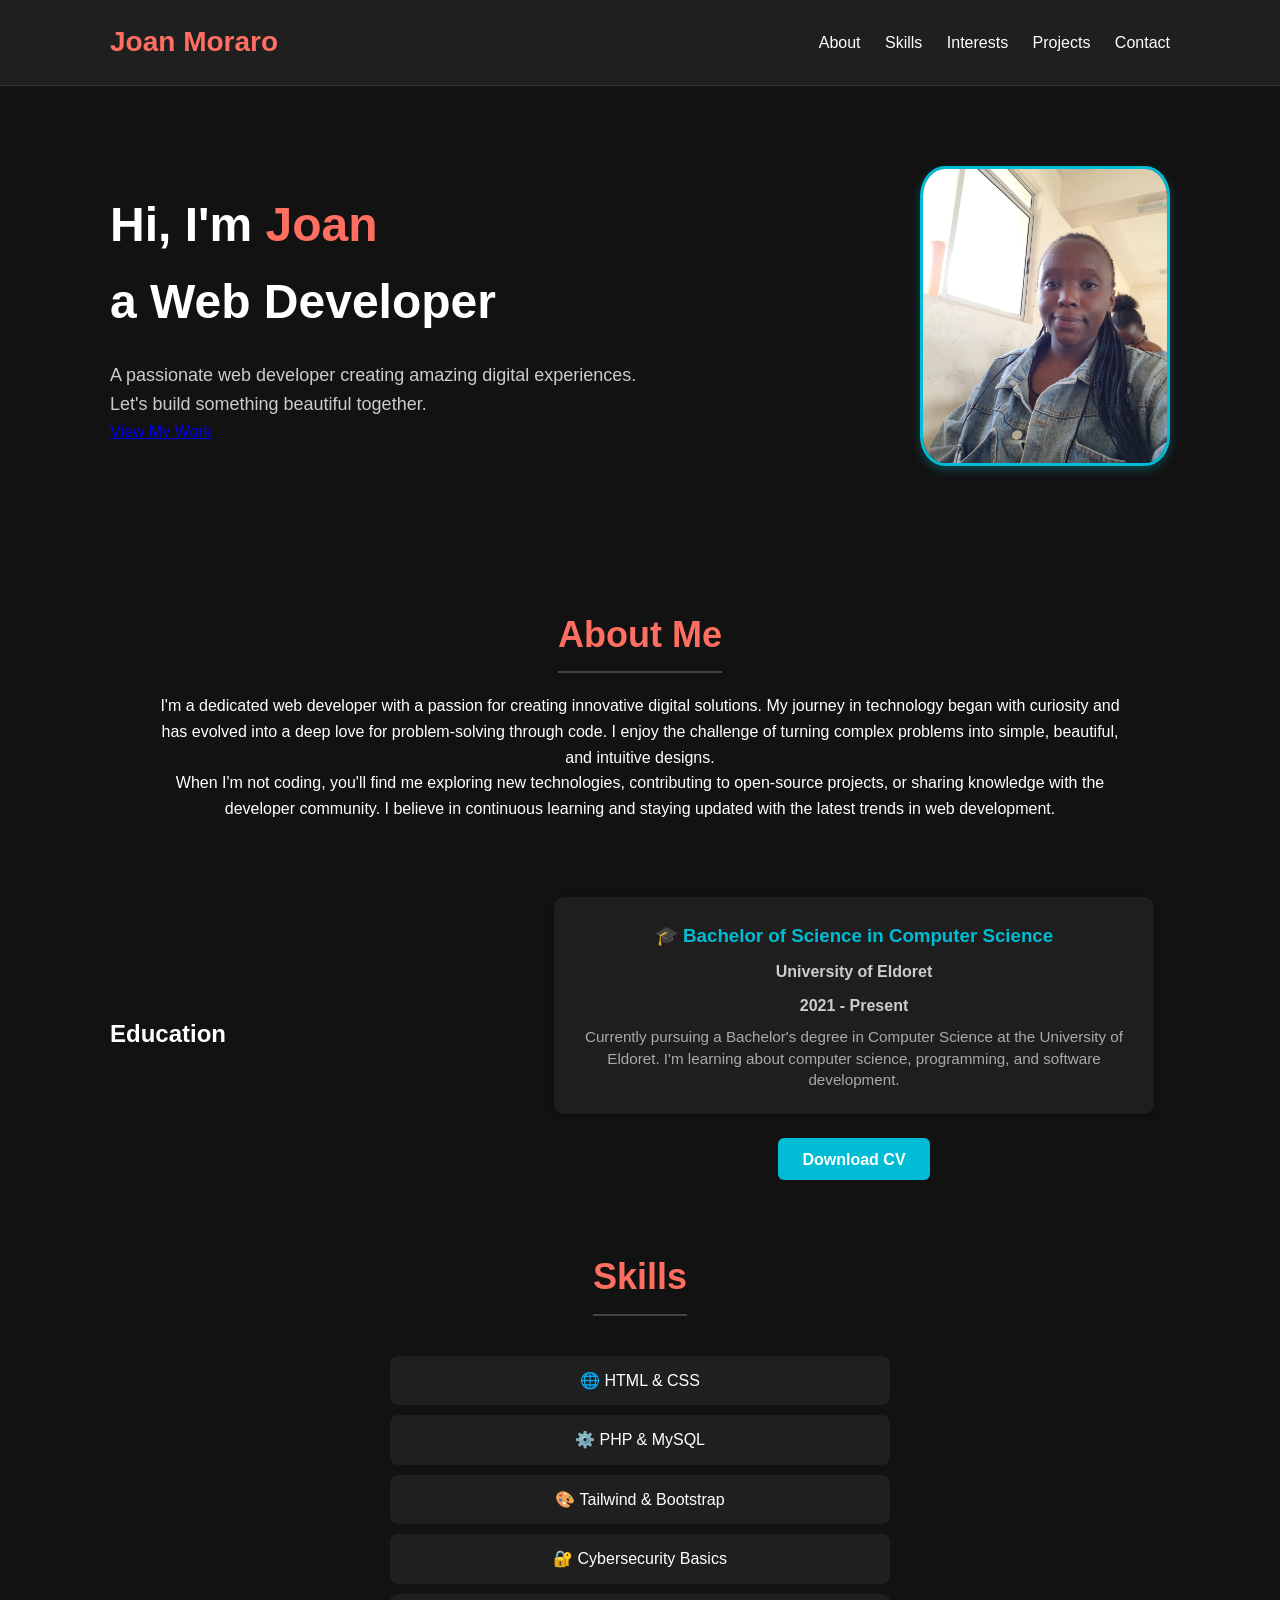
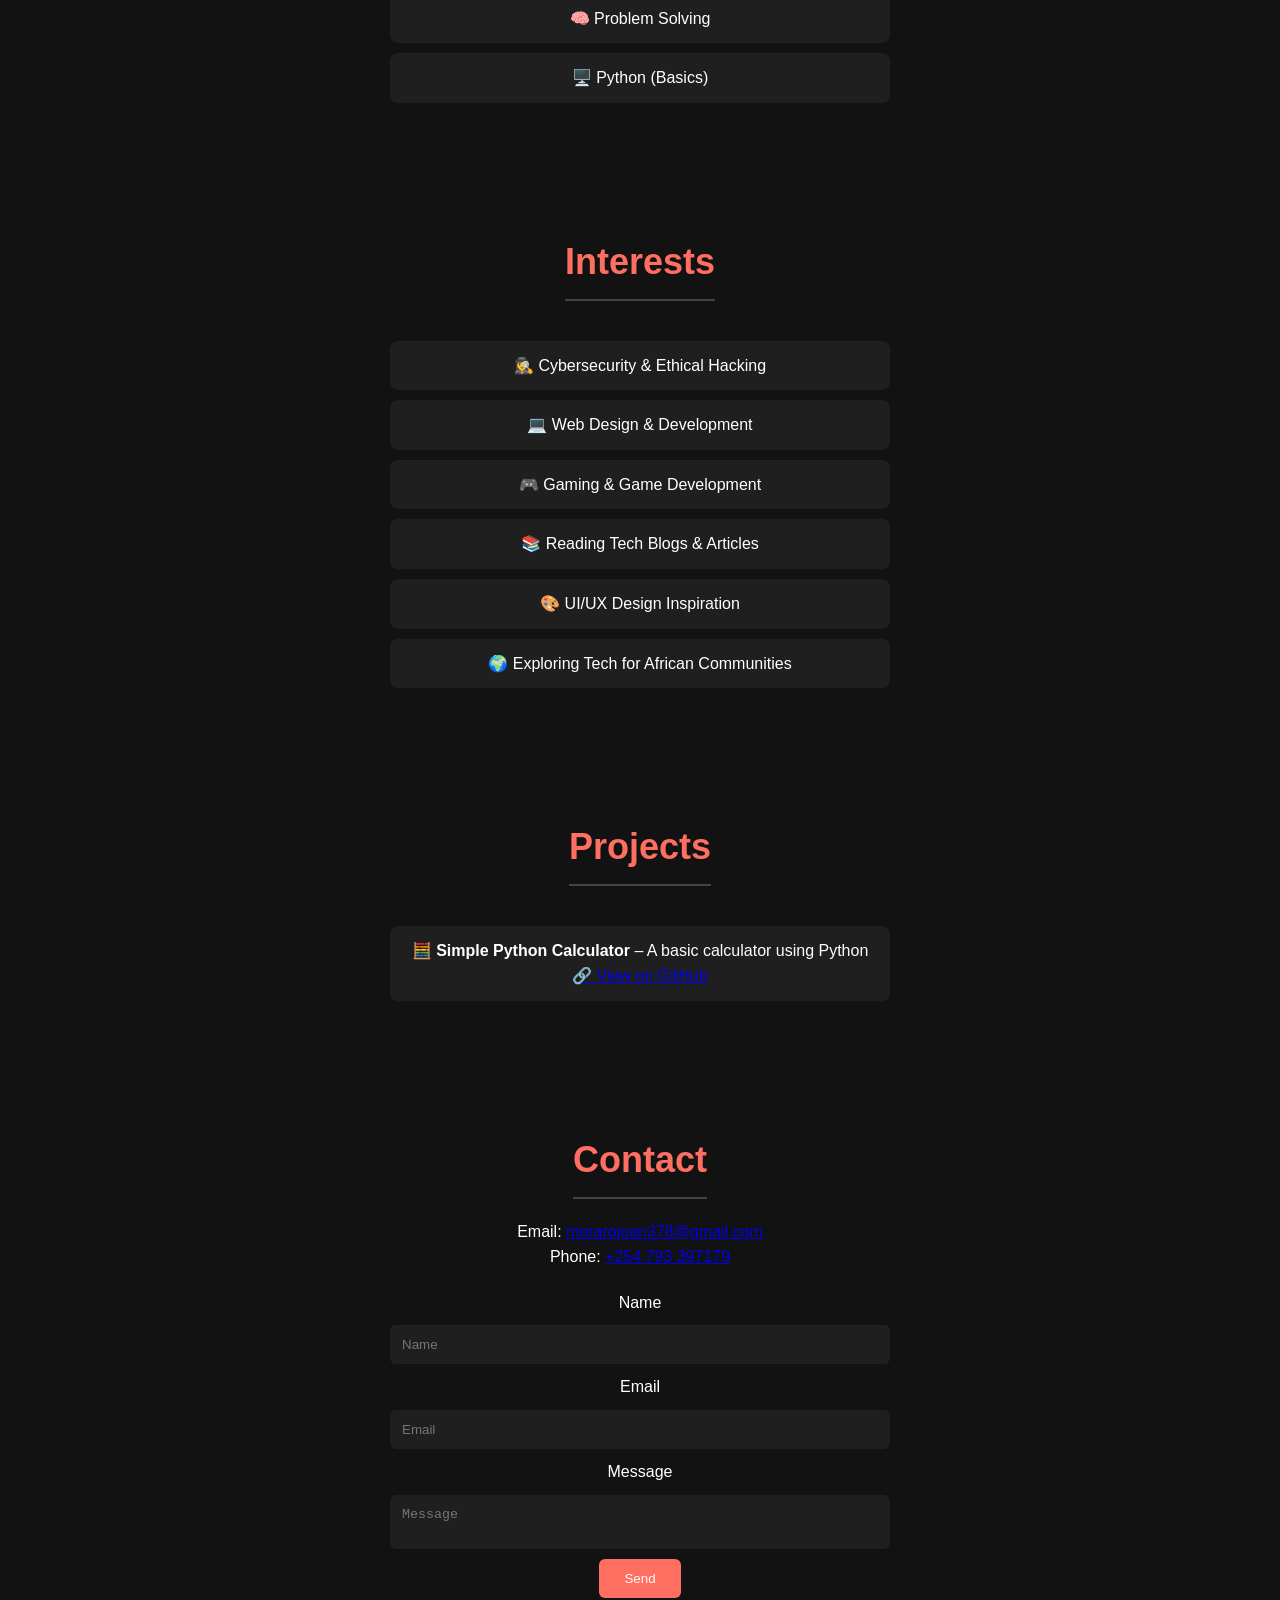
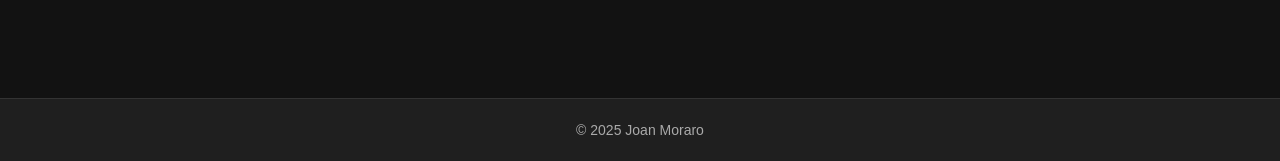
==== index.html @ 813dac00 "Inital commit" ====
<!DOCTYPE html>
<html lang="en">
<head>
  <meta charset="UTF-8" />
  <meta name="viewport" content="width=device-width, initial-scale=1.0"/>
  <title>Joan Moraro | Portfolio</title>
  <link rel="stylesheet" href="style.css" />
</head>
<body>
  <header>
    <div class="container">
      <h1>Joan Moraro</h1>
      <nav>
        <a href="#about">About</a>
        <a href="#skills">Skills</a>
        <a href="#interests">Interests</a>
        <a href="#projects">Projects</a>
        <a href="#contact">Contact</a>
      </nav>
    </div>
  </header>

  <!-- Hero Section -->
  <section class="hero">
    <div class="hero-text">
      <h1>Hi, I'm <span>Joan</span><br />a Web Developer</h1>
      <p>A passionate web developer creating amazing digital experiences. Let's build something beautiful together.</p>
      <a href="#" class="cta-btn">View My Work</a>
    </div>
    <div class="hero-img">
      <img src="images/Joan.jpeg" alt="Joan Moraro" />
    </div>
  </section>

  <!-- About Section -->
  <section id="about" class="section">
    <h2>About Me</h2>
    <p>I'm a dedicated web developer with a passion for creating innovative digital solutions.
      My journey in technology began with curiosity and has evolved into a deep love for problem-solving through code. 
      I enjoy the challenge of turning complex problems into simple, beautiful, and intuitive designs.</p>

    <p>When I'm not coding, you'll find me exploring new technologies, contributing to open-source projects, or sharing knowledge with the developer community. 
      I believe in continuous learning and staying updated with the latest trends in web development.</p>
  </section>

<!--Education Section-->
<section class="education" id="education">
  <div class="container">
    <h2 class="section-title">Education</h2>
    <div class="education-content">
      <div class="education-item">
        <h3>🎓 Bachelor of Science in Computer Science</h3>
        <p class="university">University of Eldoret</p>
        <p class="year">2021 - Present</p>
        <p class="description">
          Currently pursuing a Bachelor's degree in Computer Science at the University of Eldoret.
          I'm learning about computer science, programming, and software development.
        </p>
      </div>
      <div class="cv-download">
        <a href="Documents/Joan_Moraro_CV.docx" class="download-btn" download>
          <span></span>
          Download CV
        </a>
      </div>
    </div>
  </div>
</section>

    


  <!-- Skills Section -->
  <section id="skills" class="section">
    <h2>Skills</h2>
    <ul class="skills-list">
      <li>🌐 HTML & CSS</li>
      <li>⚙️ PHP & MySQL</li>
      <li>🎨 Tailwind & Bootstrap</li>
      <li>🔐 Cybersecurity Basics</li>
      <li>🧠 Problem Solving</li>
      <li>🖥️ Python (Basics)</li>
    </ul>
  </section>

  <!-- Interests Section -->
  <section id="interests" class="section">
    <h2>Interests</h2>
    <ul class="interests-list">
      <li>🕵️‍♀️ Cybersecurity & Ethical Hacking</li>
      <li>💻 Web Design & Development</li>
      <li>🎮 Gaming & Game Development</li>
      <li>📚 Reading Tech Blogs & Articles</li>
      <li>🎨 UI/UX Design Inspiration</li>
      <li>🌍 Exploring Tech for African Communities</li>
    </ul>
  </section>

  <!-- Projects Section -->
  <section id="projects" class="section">
    <h2 class="section-title">Projects</h2>
    <ul>
      <li>
        🧮 <strong>Simple Python Calculator</strong> – A basic calculator using Python<br>
        <a href="https://github.com/JoanMoraro/Assignment2" target="_blank">🔗 View on GitHub</a>
      </li>
    </ul>
  </section>
  

  <!-- Contact Section -->
  <section id="contact" class="section">
    <h2>Contact</h2>
    <p>Email: <a href="mailto:morarojoan378@gmail.com">morarojoan378@gmail.com</a></p>
    <p>Phone: <a href="tel:+254793397179">+254 793 397179</a></p>
    <form class="contact-form">
      <label for="name">Name</label>
      <input type="text" id="name" placeholder="Name" required>

      <label for="email">Email</label>
      <input type="email" id="email" placeholder="Email" required>

      <label for="message">Message</label>
      <textarea id="message" placeholder="Message" required></textarea>

      <button type="submit">Send</button>
    </form>
  </section>

  <!-- Footer -->
  <footer>
    <p>© 2025 Joan Moraro</p>
  </footer>
</body>
</html>
---- style.css ----
/* Reset and Base Styles */
* {
  margin: 0;
  padding: 0;
  box-sizing: border-box;
}

body {
  font-family: 'Segoe UI', Tahoma, Geneva, Verdana, sans-serif;
  background-color: #121212;
  color: #fff;
  line-height: 1.6;
}

/* Header */
header {
  background-color: #1f1f1f;
  padding: 20px 0;
  border-bottom: 1px solid #333;
}

.container {
  display: flex;
  justify-content: space-between;
  align-items: center;
  max-width: 1100px;
  margin: auto;
  padding: 0 20px;
}

header h1 {
  font-size: 28px;
  color: #ff6f61;
}

nav a {
  color: #fff;
  text-decoration: none;
  margin-left: 20px;
  font-weight: 500;
  transition: color 0.3s;
}

nav a:hover {
  color: #ff6f61;
}

/* Hero Section */
.hero {
  display: flex;
  justify-content: space-between;
  align-items: center;
  padding: 80px 20px;
  max-width: 1100px;
  margin: auto;
}

.hero-text {
  max-width: 50%;
}

.hero-text h1 {
  font-size: 48px;
  color: #fff;
  margin-bottom: 20px;
}

.hero-text span {
  color: #ff6f61;
}

.hero-text p {
  font-size: 18px;
  color: #ccc;
}

.hero-img img {
  width: 250px;
  height: 300px;
  border-radius: 10%;
  object-fit: cover;
  border: 3px solid #00bcd4;
  box-shadow: 0 4px 10px rgba(0, 188, 212, 0.3);
  display: block;
  margin: 0 auto;
}

/* Scroll Down Icon */
.scroll-down {
  text-align: center;
  margin-top: 30px;
}

.scroll-down a {
  font-size: 32px;
  color: #ff6f61;
  text-decoration: none;
  animation: bounce 2s infinite;
}

@keyframes bounce {
  0%, 100% {
    transform: translateY(0);
  }
  50% {
    transform: translateY(10px);
  }
}

/* Sections */
.section {
  padding: 60px 20px;
  max-width: 1000px;
  margin: auto;
  text-align: center;
}

.section h2 {
  font-size: 36px;
  color: #ff6f61;
  margin-bottom: 20px;
  border-bottom: 2px solid #444;
  display: inline-block;
  padding-bottom: 8px;
}

.skills-list,
.interests-list,
.section ul {
  list-style: none;
  margin-top: 20px;
  padding: 0;
}

.skills-list li,
.interests-list li,
.section ul li {
  background-color: #1f1f1f;
  margin: 10px auto;
  padding: 12px 20px;
  border-radius: 8px;
  max-width: 500px;
  transition: background-color 0.3s;
}

.skills-list li:hover,
.interests-list li:hover {
  background-color: #2c2c2c;
}

/* Contact Section */
.contact-form {
  margin-top: 20px;
  display: flex;
  flex-direction: column;
  align-items: center;
}

.contact-form input,
.contact-form textarea {
  width: 100%;
  max-width: 500px;
  padding: 12px;
  margin: 10px 0;
  border: none;
  border-radius: 6px;
  background-color: #1f1f1f;
  color: #fff;
  resize: none;
}

.contact-form button {
  background-color: #ff6f61;
  color: #fff;
  border: none;
  padding: 12px 25px;
  border-radius: 6px;
  cursor: pointer;
  transition: background-color 0.3s;
}

.contact-form button:hover {
  background-color: #e0554b;
}

/* Footer */
footer {
  text-align: center;
  padding: 20px;
  background-color: #1f1f1f;
  margin-top: 40px;
  border-top: 1px solid #333;
  font-size: 14px;
  color: #aaa;
}

/* Education List Centering */
/* Education Section */
.education-content {
  display: flex;
  flex-direction: column;
  align-items: center;
  gap: 2rem;
  padding: 1rem;
  text-align: center;
}

.education-item {
  background: #1e1e1e;
  padding: 1.5rem;
  border-radius: 10px;
  max-width: 600px;
  box-shadow: 0 2px 5px rgba(0,0,0,0.3);
}

.education-item h3 {
  color: #00bcd4;
  margin-bottom: 0.5rem;
}

.education-item .university,
.education-item .year {
  font-weight: bold;
  color: #ccc;
  margin-bottom: 0.5rem;
}

.education-item .description {
  color: #aaa;
  font-size: 0.95rem;
  line-height: 1.4;
}

.cv-download {
  text-align: center;
}

.download-btn {
  background-color: #00bcd4;
  color: #fff;
  padding: 0.8rem 1.5rem;
  border-radius: 6px;
  font-weight: bold;
  text-decoration: none;
  transition: background 0.3s ease;
}

.download-btn:hover {
  background-color: #0097a7;
}
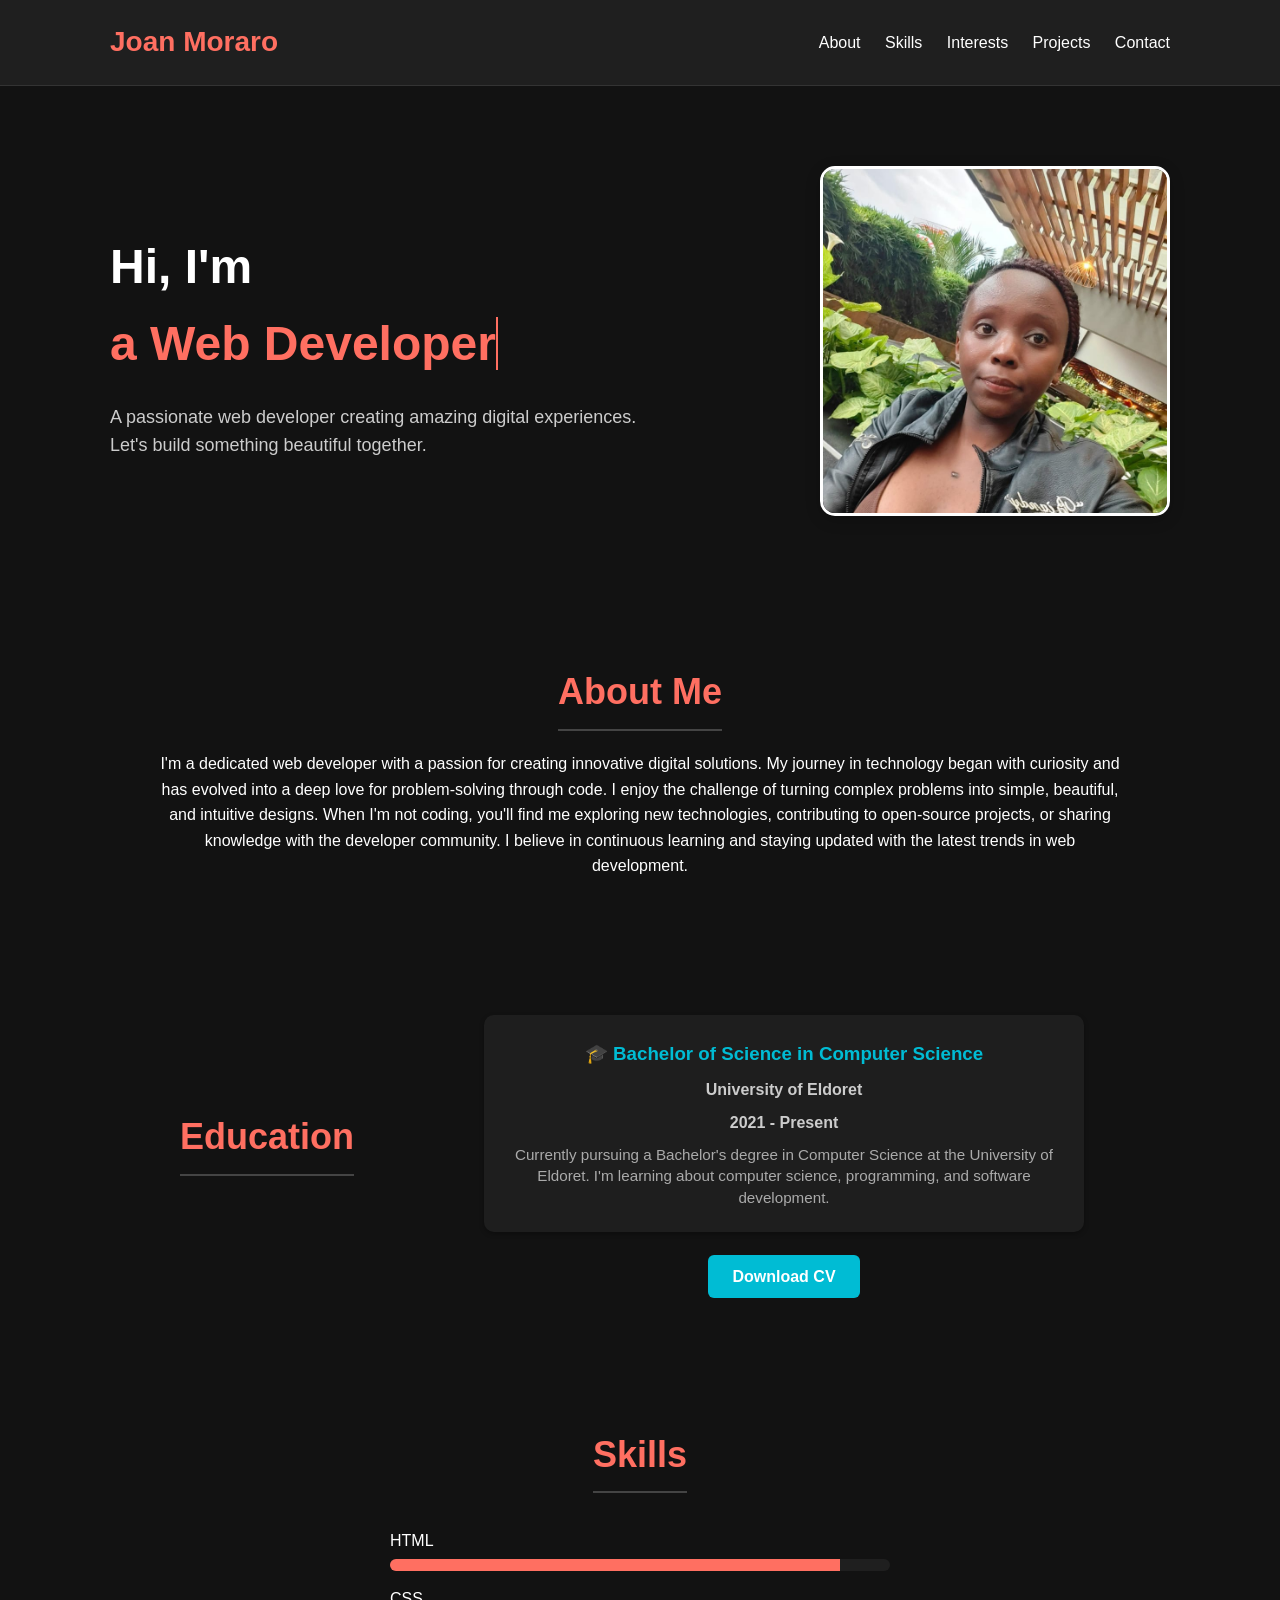
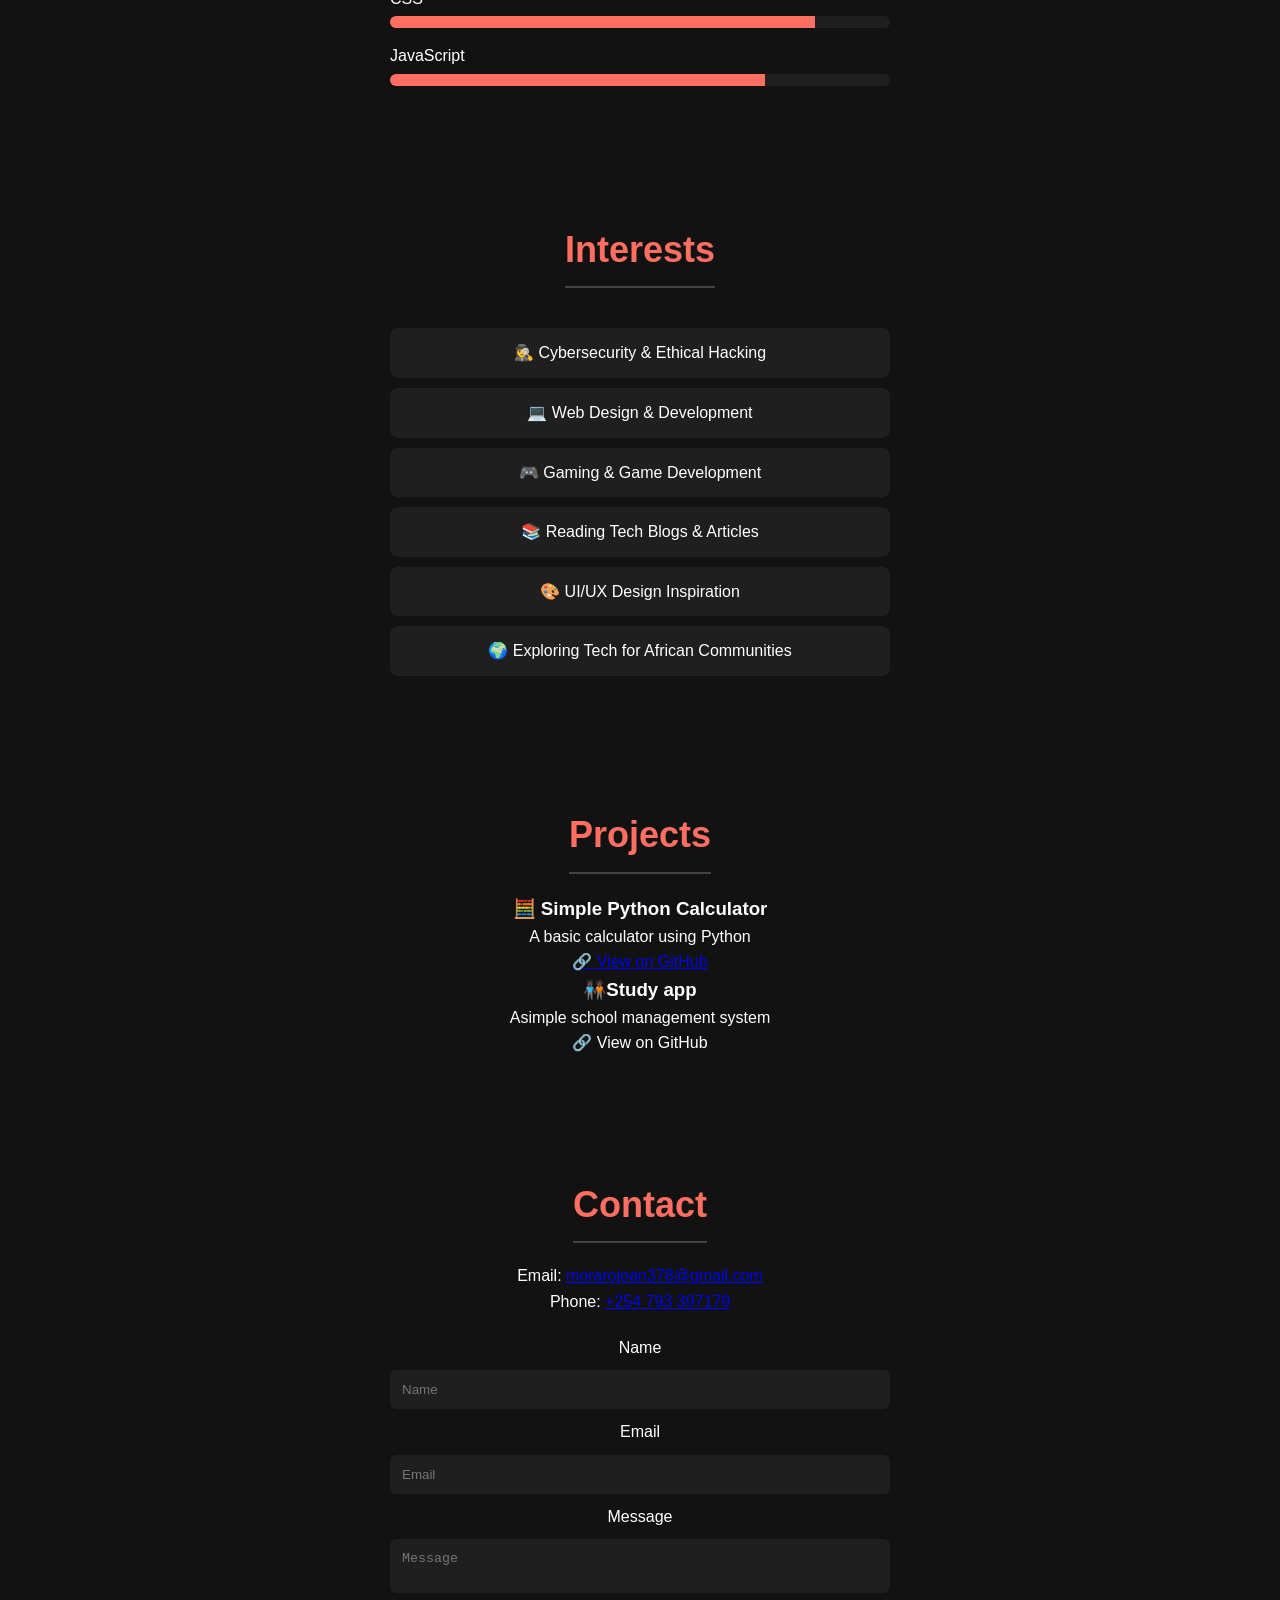
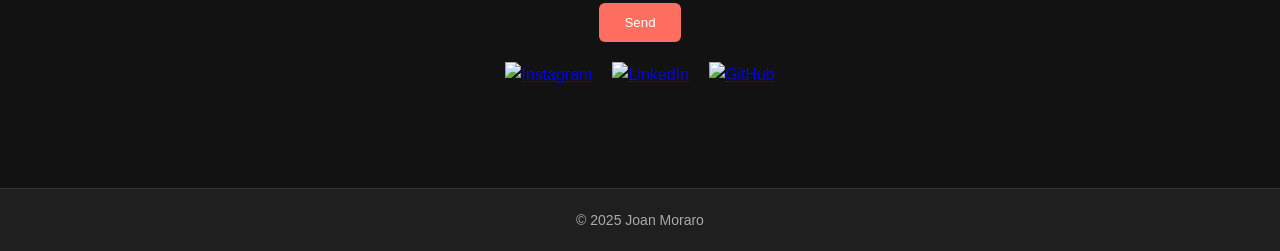
==== commit 87a93d14: "Added js" ====
--- a/index.html
+++ b/index.html
@@ -7,7 +7,7 @@
   <link rel="stylesheet" href="style.css" />
 </head>
 <body>
-  <header>
+  <header id="main-header" class="reveal">
     <div class="container">
       <h1>Joan Moraro</h1>
       <nav>
@@ -18,73 +18,75 @@
         <a href="#contact">Contact</a>
       </nav>
     </div>
+
   </header>
 
   <!-- Hero Section -->
-  <section class="hero">
+  <section class="hero reveal">
     <div class="hero-text">
-      <h1>Hi, I'm <span>Joan</span><br />a Web Developer</h1>
+      <h1>
+        Hi, I'm <span id="typing-text"></span>
+      </h1>
       <p>A passionate web developer creating amazing digital experiences. Let's build something beautiful together.</p>
-      <a href="#" class="cta-btn">View My Work</a>
     </div>
     <div class="hero-img">
-      <img src="images/Joan.jpeg" alt="Joan Moraro" />
+      <img src="images/Joanf.jpeg" alt="Profile Picture">
     </div>
   </section>
 
   <!-- About Section -->
-  <section id="about" class="section">
+  <section id="about" class="section fade-in reveal">
     <h2>About Me</h2>
     <p>I'm a dedicated web developer with a passion for creating innovative digital solutions.
-      My journey in technology began with curiosity and has evolved into a deep love for problem-solving through code. 
-      I enjoy the challenge of turning complex problems into simple, beautiful, and intuitive designs.</p>
+       My journey in technology began with curiosity and has evolved into a deep love for problem-solving through code. 
+       I enjoy the challenge of turning complex problems into simple, beautiful, and intuitive designs.
 
-    <p>When I'm not coding, you'll find me exploring new technologies, contributing to open-source projects, or sharing knowledge with the developer community. 
+      When I'm not coding, you'll find me exploring new technologies, contributing to open-source projects, or sharing knowledge with the developer community. 
       I believe in continuous learning and staying updated with the latest trends in web development.</p>
   </section>
 
-<!--Education Section-->
-<section class="education" id="education">
-  <div class="container">
-    <h2 class="section-title">Education</h2>
-    <div class="education-content">
-      <div class="education-item">
-        <h3>🎓 Bachelor of Science in Computer Science</h3>
-        <p class="university">University of Eldoret</p>
-        <p class="year">2021 - Present</p>
-        <p class="description">
-          Currently pursuing a Bachelor's degree in Computer Science at the University of Eldoret.
-          I'm learning about computer science, programming, and software development.
-        </p>
-      </div>
-      <div class="cv-download">
-        <a href="Documents/Joan_Moraro_CV.docx" class="download-btn" download>
-          <span></span>
-          Download CV
-        </a>
+  <!-- Education Section -->
+  <section class="education section fade-in reveal" id="education">
+    <div class="container">
+      <h2 class="section-title">Education</h2>
+      <div class="education-content">
+        <div class="education-item">
+          <h3>🎓 Bachelor of Science in Computer Science</h3>
+          <p class="university">University of Eldoret</p>
+          <p class="year">2021 - Present</p>
+          <p class="description">
+            Currently pursuing a Bachelor's degree in Computer Science at the University of Eldoret.
+             I'm learning about computer science, programming, and software development.
+
+
+          </p>
+        </div>
+        <div class="cv-download">
+          <a href="Documents/Joan_Moraro_CV.docx" class="download-btn" download>Download CV</a>
+        </div>
       </div>
     </div>
-  </div>
-</section>
-
-    
-
+  </section>
 
   <!-- Skills Section -->
-  <section id="skills" class="section">
+  <section id="skills" class="section reveal">
     <h2>Skills</h2>
-    <ul class="skills-list">
-      <li>🌐 HTML & CSS</li>
-      <li>⚙️ PHP & MySQL</li>
-      <li>🎨 Tailwind & Bootstrap</li>
-      <li>🔐 Cybersecurity Basics</li>
-      <li>🧠 Problem Solving</li>
-      <li>🖥️ Python (Basics)</li>
-    </ul>
+    <div class="skill-bar">
+      <span>HTML</span>
+      <div class="bar"><div class="fill" data-width="90%"></div></div>
+    </div>
+    <div class="skill-bar">
+      <span>CSS</span>
+      <div class="bar"><div class="fill" data-width="85%"></div></div>
+    </div>
+    <div class="skill-bar">
+      <span>JavaScript</span>
+      <div class="bar"><div class="fill" data-width="75%"></div></div>
+    </div>
   </section>
 
   <!-- Interests Section -->
-  <section id="interests" class="section">
+  <section id="interests" class="section fade-in reveal">
     <h2>Interests</h2>
     <ul class="interests-list">
       <li>🕵️‍♀️ Cybersecurity & Ethical Hacking</li>
@@ -97,19 +99,22 @@
   </section>
 
   <!-- Projects Section -->
-  <section id="projects" class="section">
+  <section id="projects" class="section fade-in reveal">
     <h2 class="section-title">Projects</h2>
-    <ul>
-      <li>
-        🧮 <strong>Simple Python Calculator</strong> – A basic calculator using Python<br>
-        <a href="https://github.com/JoanMoraro/Assignment2" target="_blank">🔗 View on GitHub</a>
-      </li>
-    </ul>
+    <div class="project-card">
+      <h3>🧮 Simple Python Calculator</h3>
+      <p>A basic calculator using Python</p>
+      <a href="https://github.com/JoanMoraro/Assignment2" target="_blank" class="project-link">🔗 View on GitHub</a>
+    </div>
+    <div class="project-card">
+      <h3>🧑🏿‍🤝‍🧑🏿Study app</h3>
+      <p>Asimple school management system</p>
+         <a href="https://github.com/JoanMoraro/study_app.git" target="blank" class="project-link"></a> 🔗 View on GitHub</a>
+    </div>
   </section>
-  
 
   <!-- Contact Section -->
-  <section id="contact" class="section">
+  <section id="contact" class="section fade-in reveal">
     <h2>Contact</h2>
     <p>Email: <a href="mailto:morarojoan378@gmail.com">morarojoan378@gmail.com</a></p>
     <p>Phone: <a href="tel:+254793397179">+254 793 397179</a></p>
@@ -125,11 +130,70 @@
 
       <button type="submit">Send</button>
     </form>
+
+    <div class="social-links">
+      <a href="https://www.instagram.com/m.oraro_joan" target="_blank" aria-label="Instagram">
+        <img src="images/instagram-1-svgrepo-com.svg" alt="Instagram">
+      </a>
+      <a href="https://www.linkedin.com/in/joan-moraro-86a443338/" target="_blank" aria-label="LinkedIn">
+        <img src="images/linkedin-svgrepo-com.svg" alt="LinkedIn">
+      </a>
+      <a href="https://github.com/JoanMoraro" target="_blank" aria-label="GitHub">
+        <img src="images/github-svgrepo-com.svg" alt="GitHub">
+      </a>
+    </div>
+    
   </section>
 
   <!-- Footer -->
   <footer>
     <p>© 2025 Joan Moraro</p>
   </footer>
+
+  <script>
+    // Smooth scroll
+    document.querySelectorAll('a[href^="#"]').forEach(anchor => {
+      anchor.addEventListener('click', function(e) {
+        e.preventDefault();
+        document.querySelector(this.getAttribute('href')).scrollIntoView({behavior: 'smooth'});
+      });
+    });
+
+    // Sticky header effect
+    window.addEventListener("scroll", () => {
+      document.getElementById("main-header").classList.toggle("scrolled", window.scrollY > 50);
+    });
+
+    // Fade-in on scroll
+    const faders = document.querySelectorAll('.fade-in');
+    const appearOnScroll = new IntersectionObserver((entries, observer) => {
+      entries.forEach(entry => {
+        if(entry.isIntersecting){
+          entry.target.classList.add('visible');
+          observer.unobserve(entry.target);
+        }
+      });
+    }, { threshold: 0.3 });
+
+    faders.forEach(fader => appearOnScroll.observe(fader));
+
+    // Reveal animation
+    function reveal() {
+      document.querySelectorAll('.reveal').forEach(el => {
+        const windowHeight = window.innerHeight;
+        const revealTop = el.getBoundingClientRect().top;
+        const revealPoint = 100;
+        if (revealTop < windowHeight - revealPoint) {
+          el.classList.add('active');
+        } else {
+          el.classList.remove('active');
+        }
+      });
+    }
+    window.addEventListener('scroll', reveal);
+    reveal();
+  </script>
+  <script src="script.js"></script>
+
 </body>
 </html>
--- a/style.css
+++ b/style.css
@@ -75,15 +75,14 @@
 }
 
 .hero-img img {
-  width: 250px;
-  height: 300px;
-  border-radius: 10%;
-  object-fit: cover;
-  border: 3px solid #00bcd4;
-  box-shadow: 0 4px 10px rgba(0, 188, 212, 0.3);
-  display: block;
-  margin: 0 auto;
-}
+  width: 350px;          /* size of the square */
+  height: 350px;         /* equal height for square */
+  object-fit: cover;     /* ensures the image fills the square without distortion */
+  border-radius: 15px;   /* optional: rounded corners */
+  border: 3px solid #fff; /* optional: white border for clean look */
+  box-shadow: 0px 4px 15px rgba(0,0,0,0.2); /* subtle shadow */
+}
+
 
 /* Scroll Down Icon */
 .scroll-down {
@@ -248,3 +247,73 @@
 .download-btn:hover {
   background-color: #0097a7;
 }
+
+/* Typing Text */
+#typing-text {
+  color: #ff6f61;
+  border-right: 2px solid #ff6f61;
+  white-space: nowrap;
+  overflow: hidden;
+}
+
+/* Skills Progress Bars */
+.skill-bar {
+  margin: 15px auto;
+  max-width: 500px;
+  text-align: left;
+}
+.skill-bar span {
+  display: block;
+  margin-bottom: 5px;
+}
+.bar {
+  background: #1f1f1f;
+  border-radius: 10px;
+  overflow: hidden;
+}
+.fill {
+  background: #ff6f61;
+  height: 12px;
+  width: 0;
+  transition: width 1.5s ease-in-out;
+}
+
+/* Dark Mode */
+body.light-mode {
+  background-color: #f4f4f4;
+  color: #222;
+}
+body.light-mode header,
+body.light-mode footer {
+  background-color: #fff;
+  color: #222;
+}
+
+/* Scroll Reveal */
+.reveal {
+  opacity: 0;
+  transform: translateY(30px);
+  transition: opacity 0.8s ease, transform 0.8s ease;
+}
+
+.reveal.active {
+  opacity: 1;
+  transform: translateY(0);
+}
+
+.social-links {
+  display: flex;
+  justify-content: center;
+  gap: 20px;
+  margin-top: 20px;
+}
+
+.social-links a img {
+  width: 40px;
+  height: 40px;
+  transition: transform 0.3s ease;
+}
+
+.social-links a img:hover {
+  transform: scale(1.1);
+}
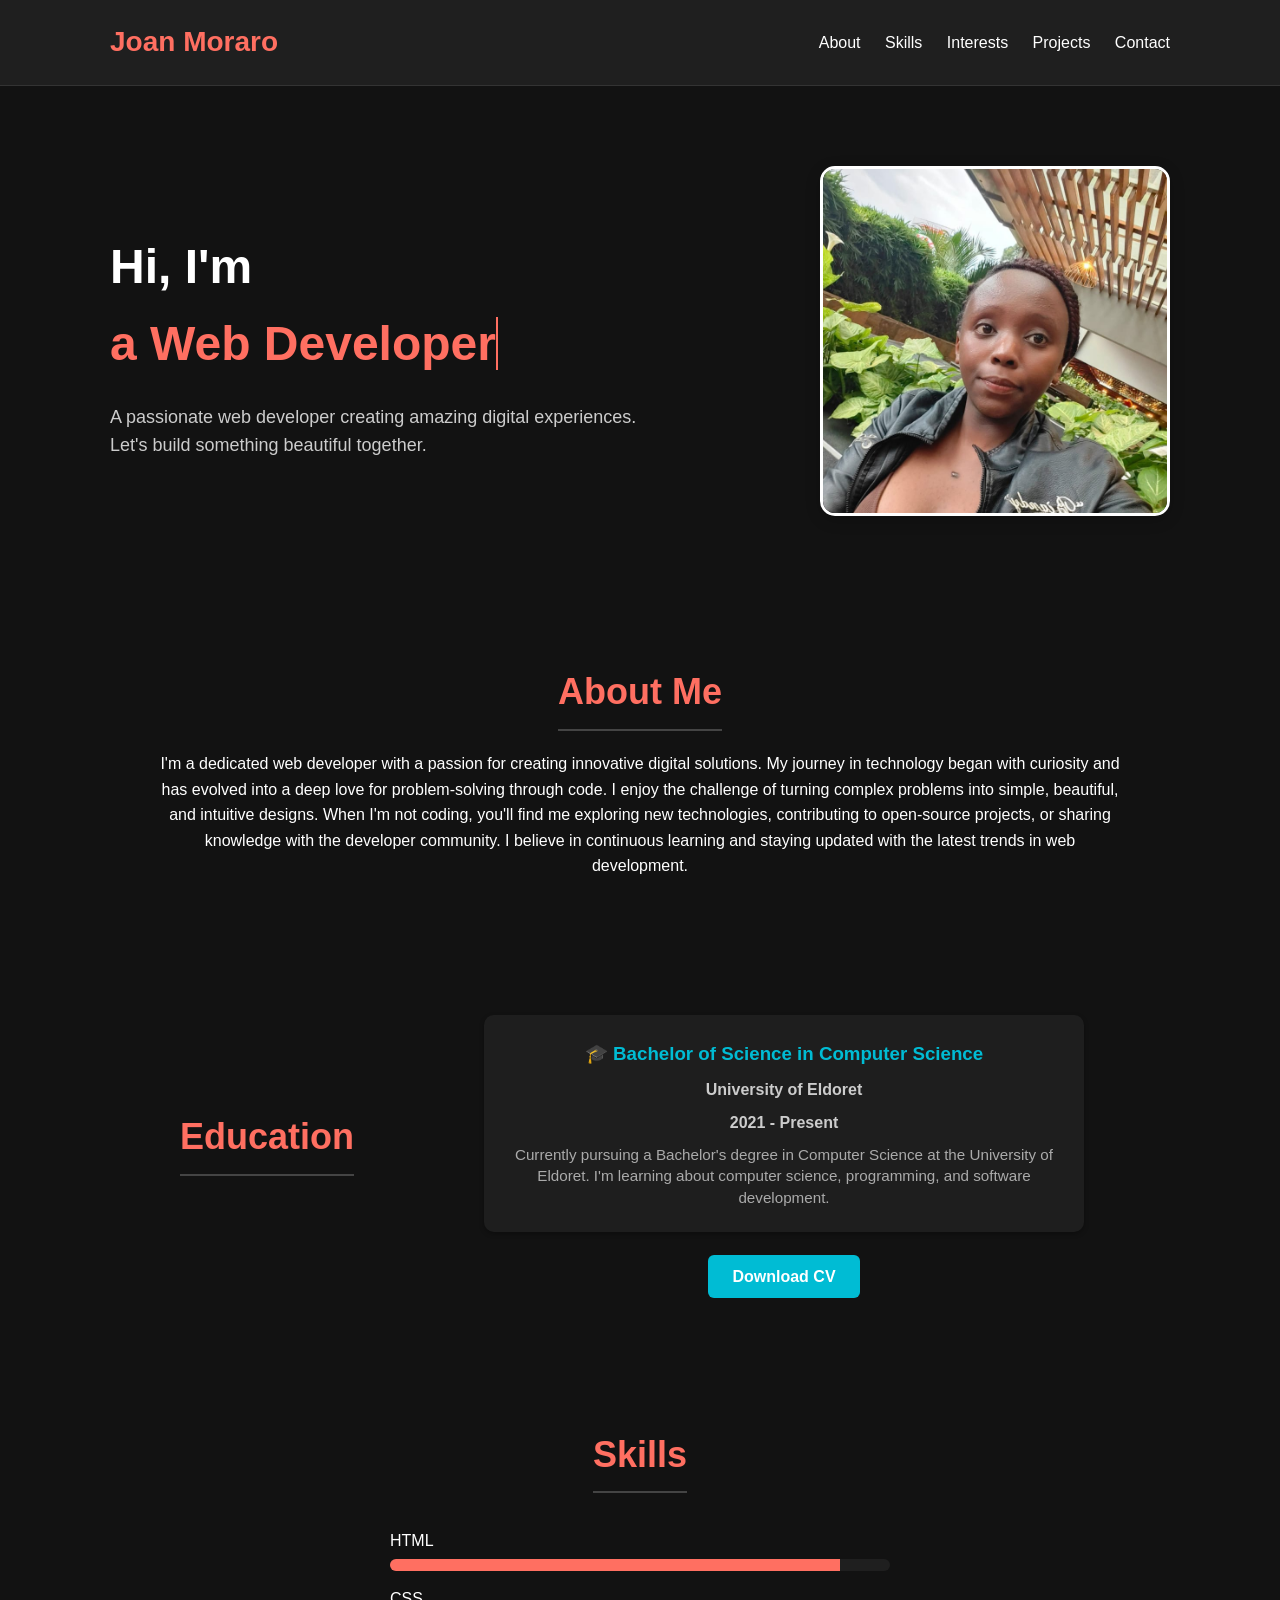
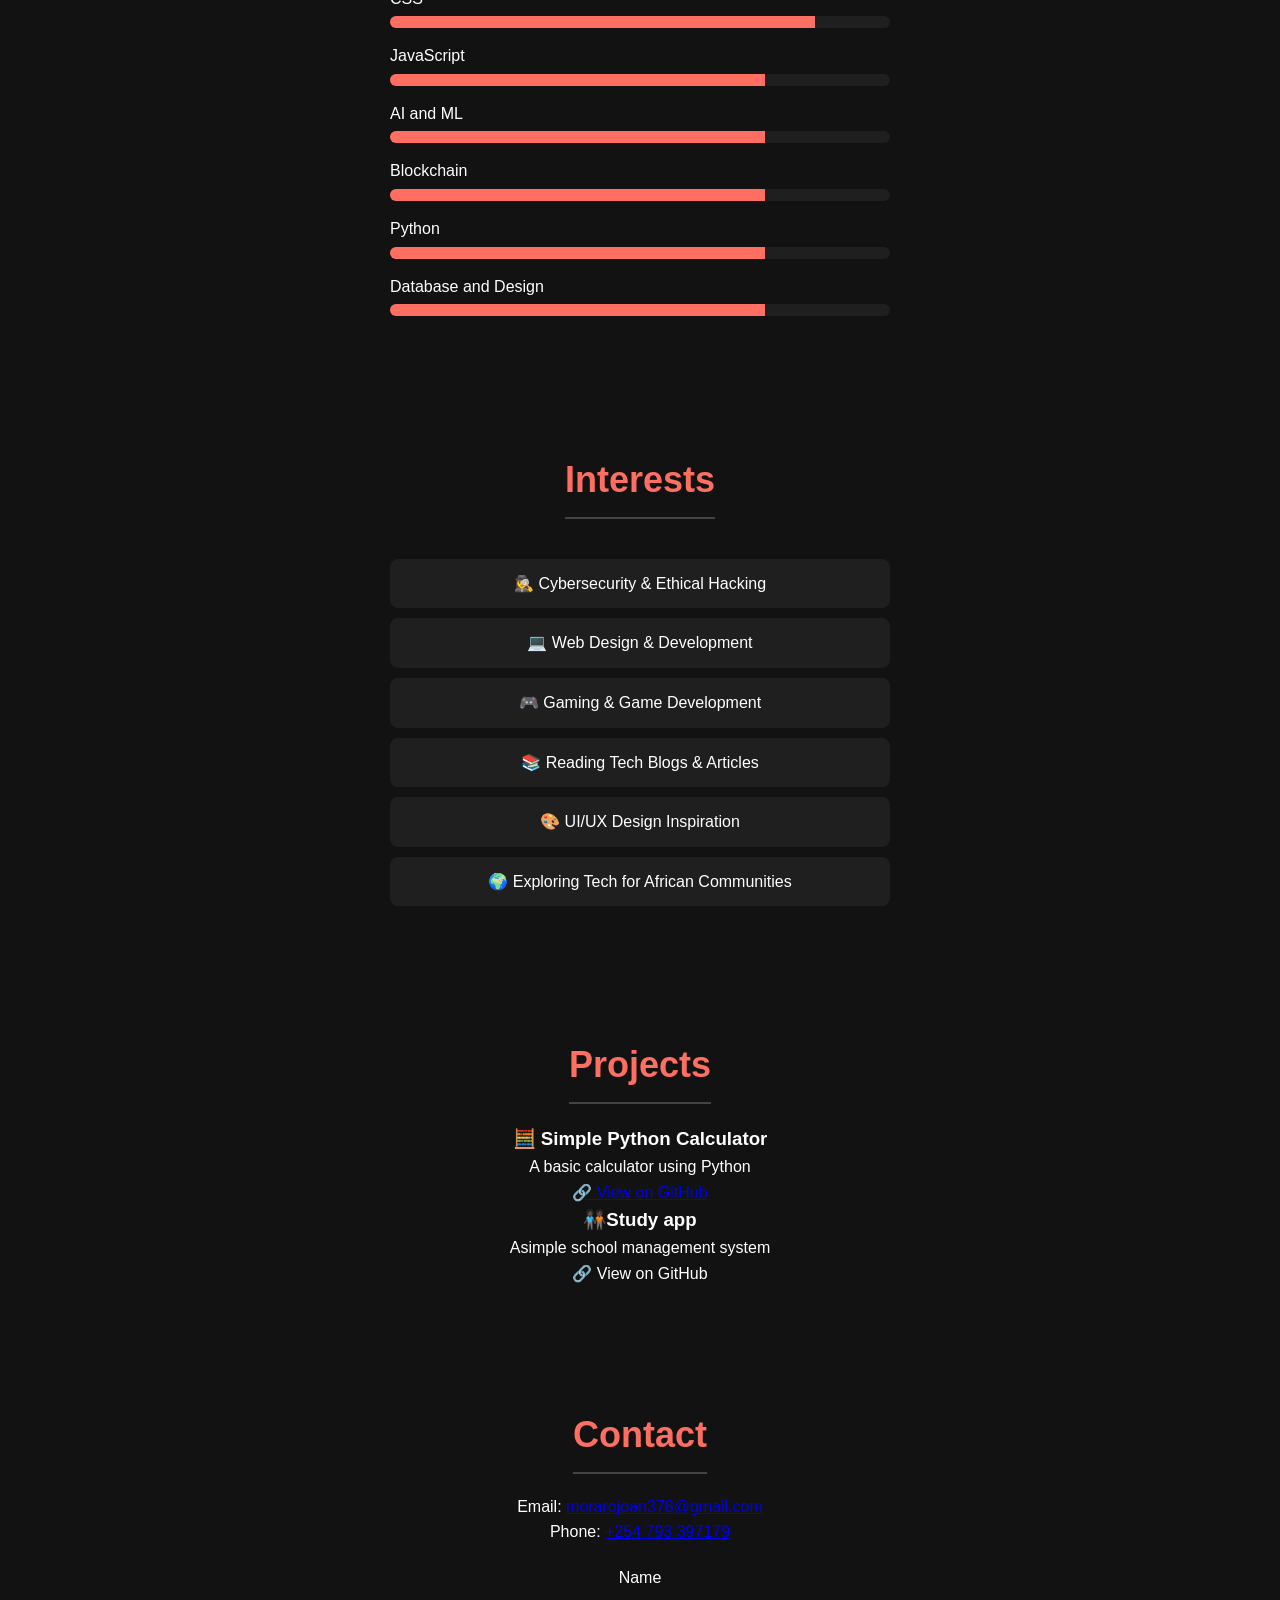
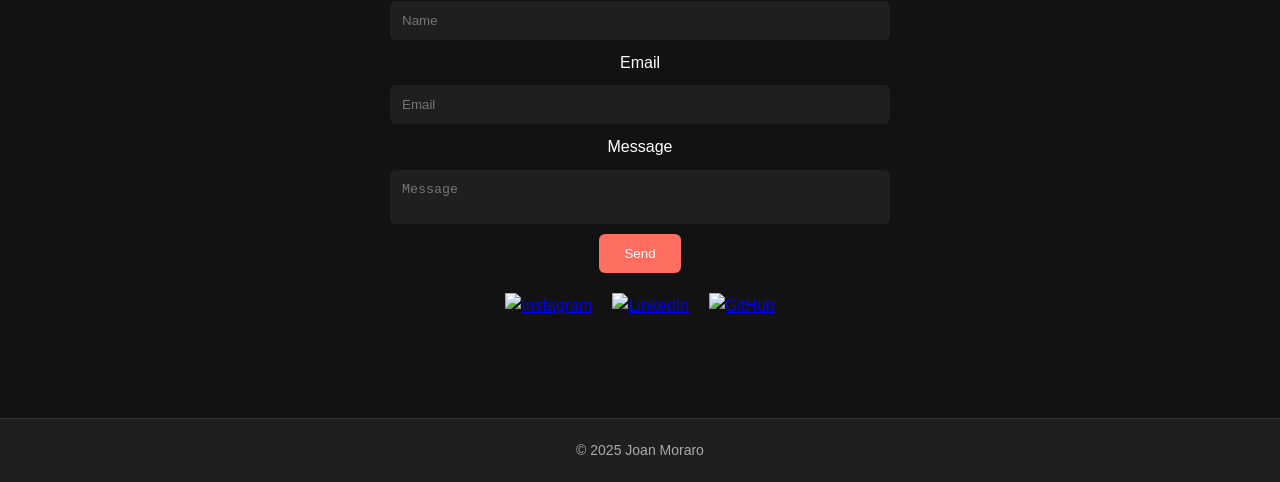
==== commit 8e765b3b: "Added on skills" ====
--- a/index.html
+++ b/index.html
@@ -83,6 +83,22 @@
       <span>JavaScript</span>
       <div class="bar"><div class="fill" data-width="75%"></div></div>
     </div>
+    <div class="skill-bar">
+      <span>AI and ML</span>
+      <div class="bar"><div class="fill" data-width="75%"></div></div>
+    </div>
+    <div class="skill-bar">
+      <span>Blockchain</span>
+      <div class="bar"><div class="fill" data-width="75%"></div></div>
+    </div>
+    <div class="skill-bar">
+      <span>Python</span>
+      <div class="bar"><div class="fill" data-width="75%"></div></div>
+    </div>
+    <div class="skill-bar">
+      <span>Database and Design</span>
+      <div class="bar"><div class="fill" data-width="75%"></div></div>
+    </div>
   </section>
 
   <!-- Interests Section -->
--- a/style.css
+++ b/style.css
@@ -317,3 +317,92 @@
 .social-links a img:hover {
   transform: scale(1.1);
 }
+
+/* ============================= */
+/* 📱 Mobile Responsiveness */
+/* ============================= */
+
+/* Tablets and smaller screens */
+@media (max-width: 1024px) {
+  .hero {
+    flex-direction: column;
+    text-align: center;
+    padding: 40px 20px;
+  }
+
+  .hero-text {
+    max-width: 100%;
+  }
+
+  .hero-img img {
+    width: 250px;
+    height: 250px;
+    margin-top: 20px;
+  }
+
+  nav {
+    flex-wrap: wrap;
+    justify-content: center;
+  }
+
+  nav a {
+    margin: 10px;
+  }
+}
+
+/* Phones */
+@media (max-width: 768px) {
+  header h1 {
+    font-size: 22px;
+  }
+
+  .hero-text h1 {
+    font-size: 32px;
+  }
+
+  .hero-text p {
+    font-size: 16px;
+  }
+
+  .section h2 {
+    font-size: 28px;
+  }
+
+  .skills-list li,
+  .interests-list li,
+  .section ul li {
+    max-width: 100%;
+  }
+
+  .skill-bar {
+    max-width: 100%;
+  }
+
+  .education-item {
+    max-width: 100%;
+  }
+}
+
+/* Extra small phones */
+@media (max-width: 480px) {
+  .hero-img img {
+    width: 180px;
+    height: 180px;
+  }
+
+  .hero-text h1 {
+    font-size: 26px;
+  }
+
+  .hero-text p {
+    font-size: 14px;
+  }
+
+  nav a {
+    font-size: 14px;
+  }
+
+  footer {
+    font-size: 12px;
+  }
+}
